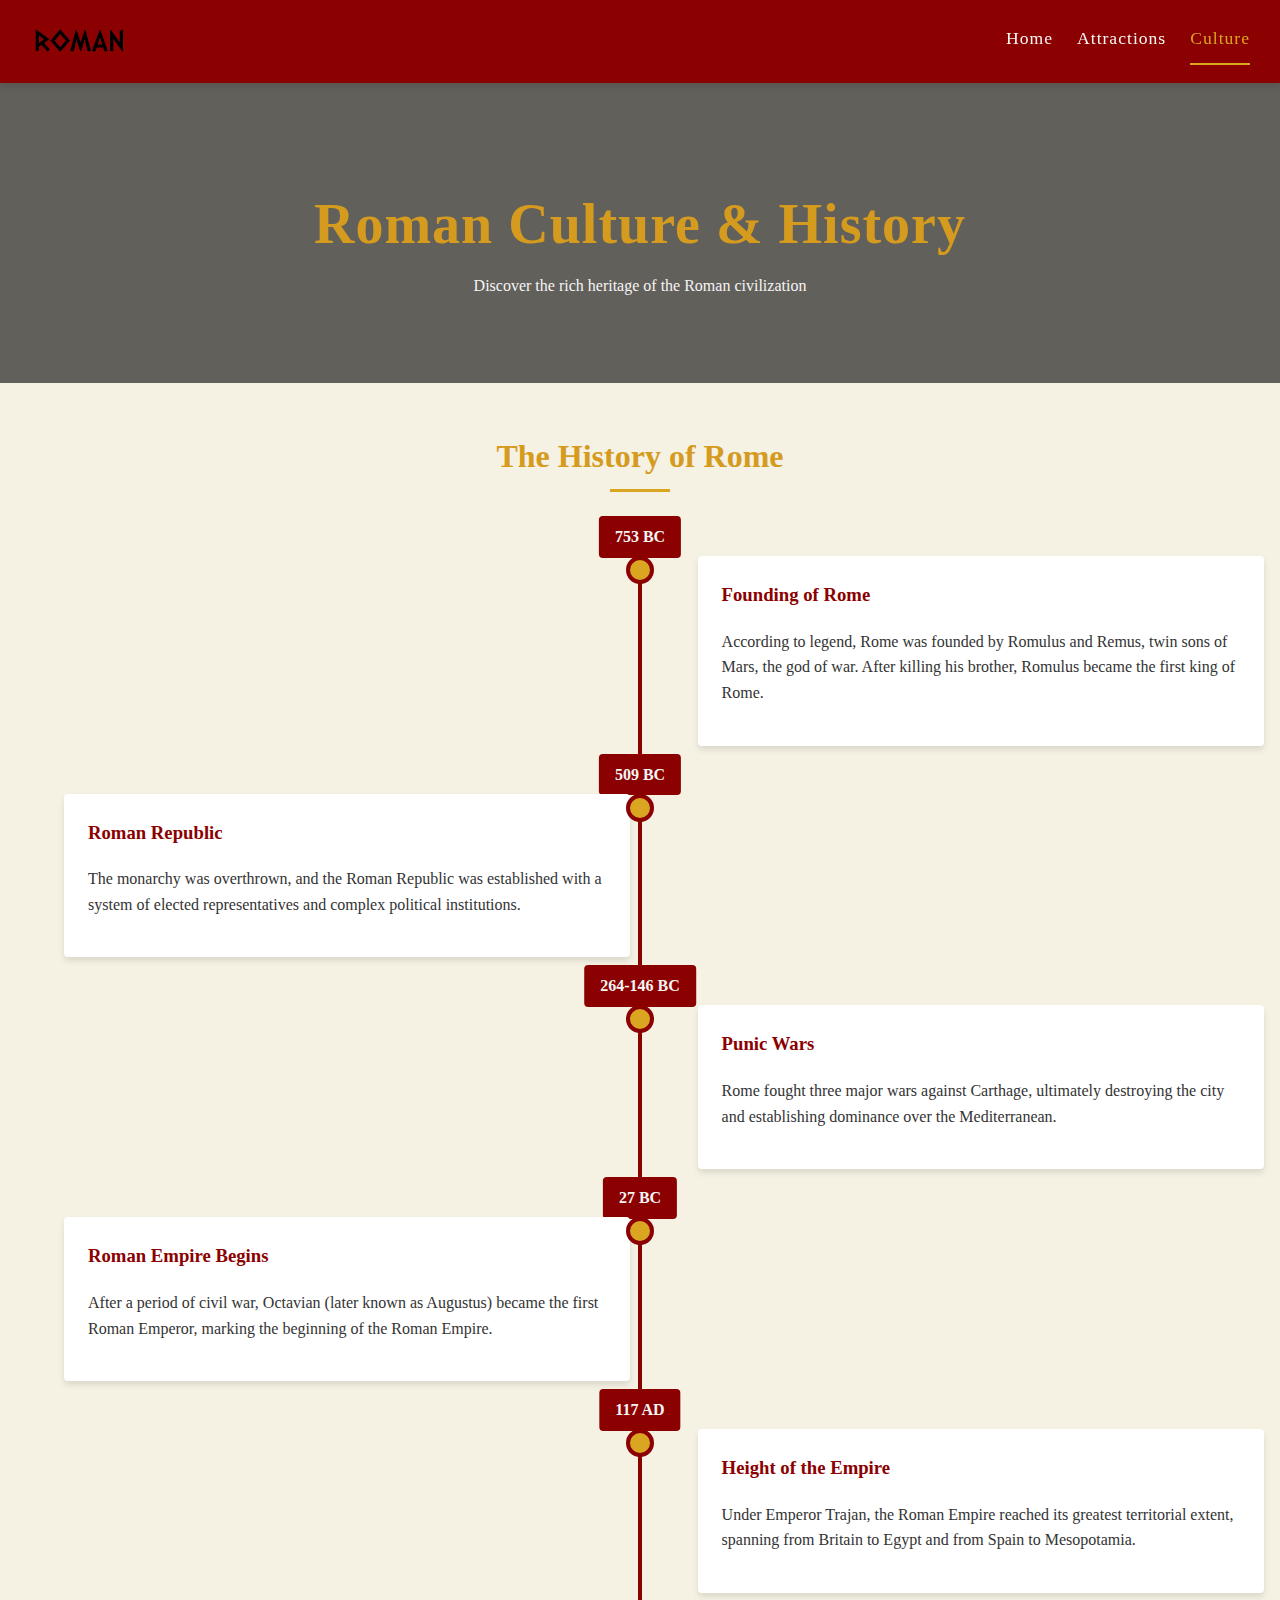
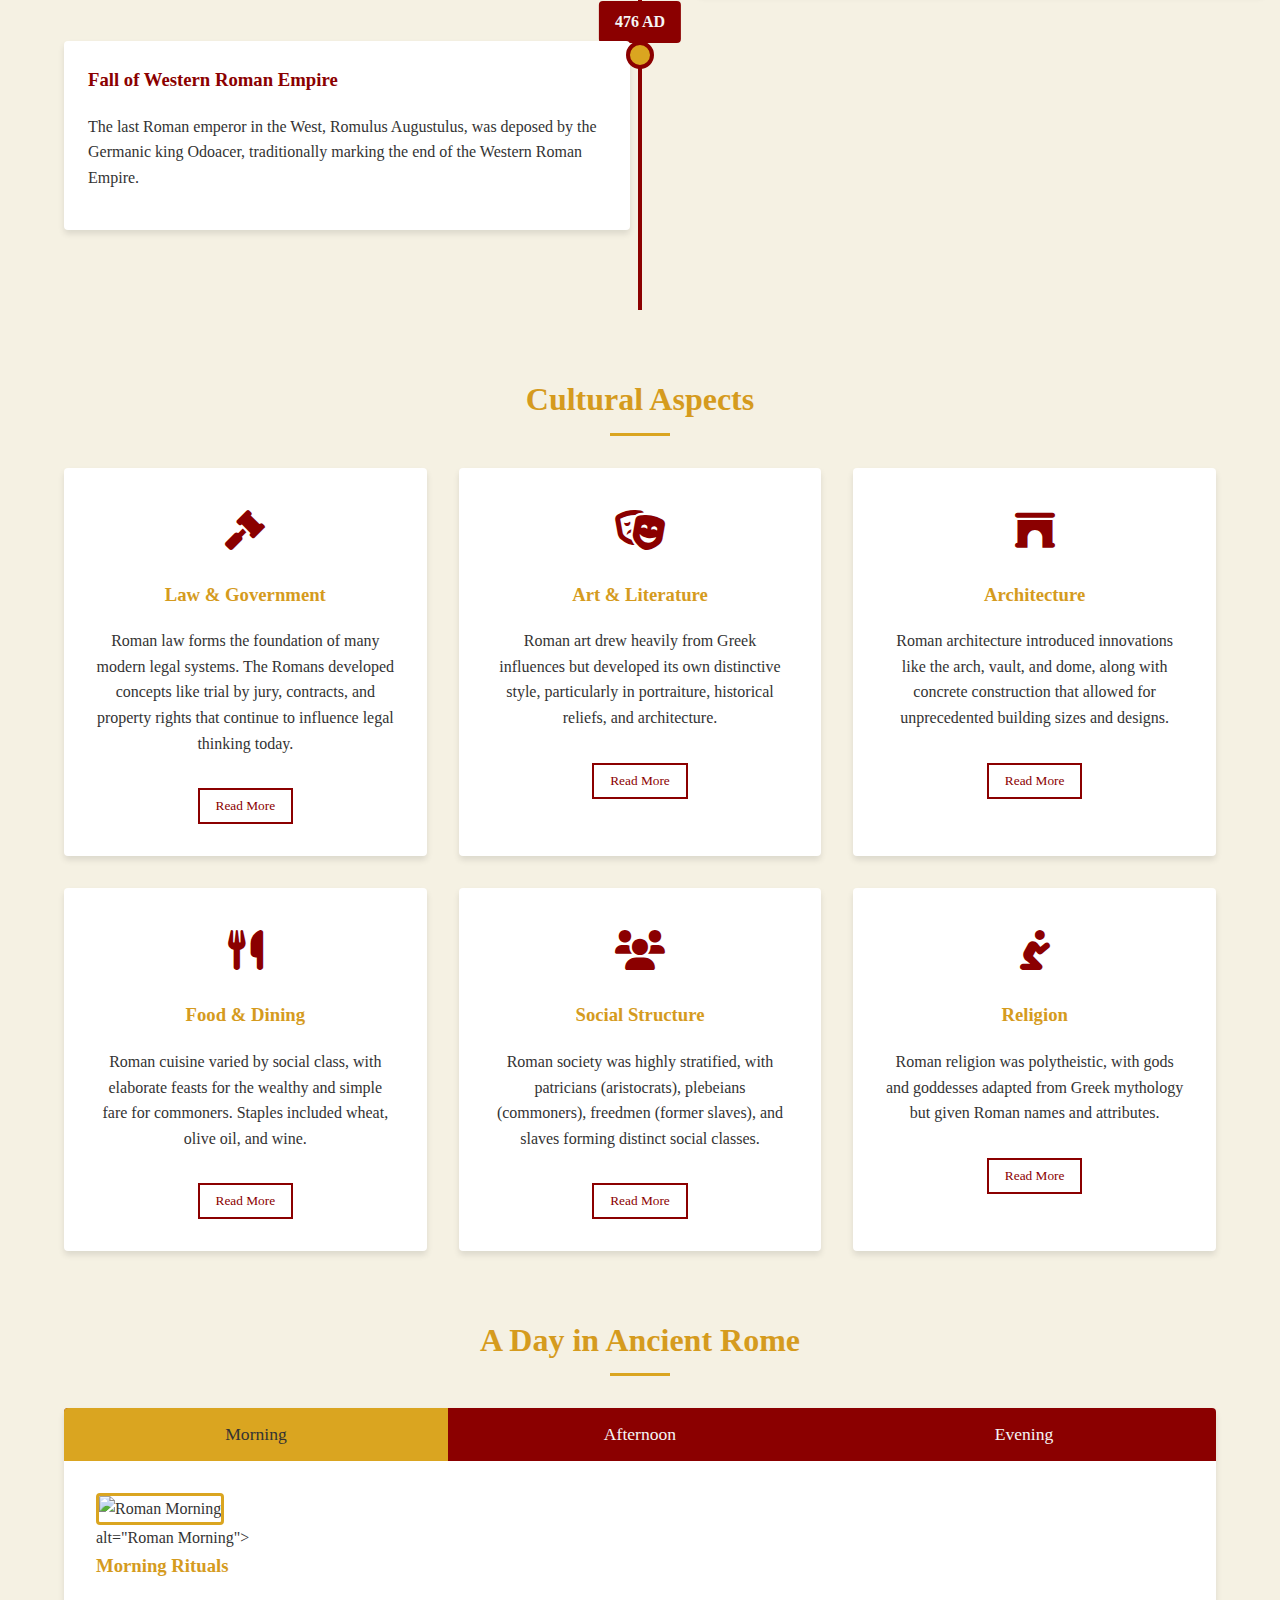
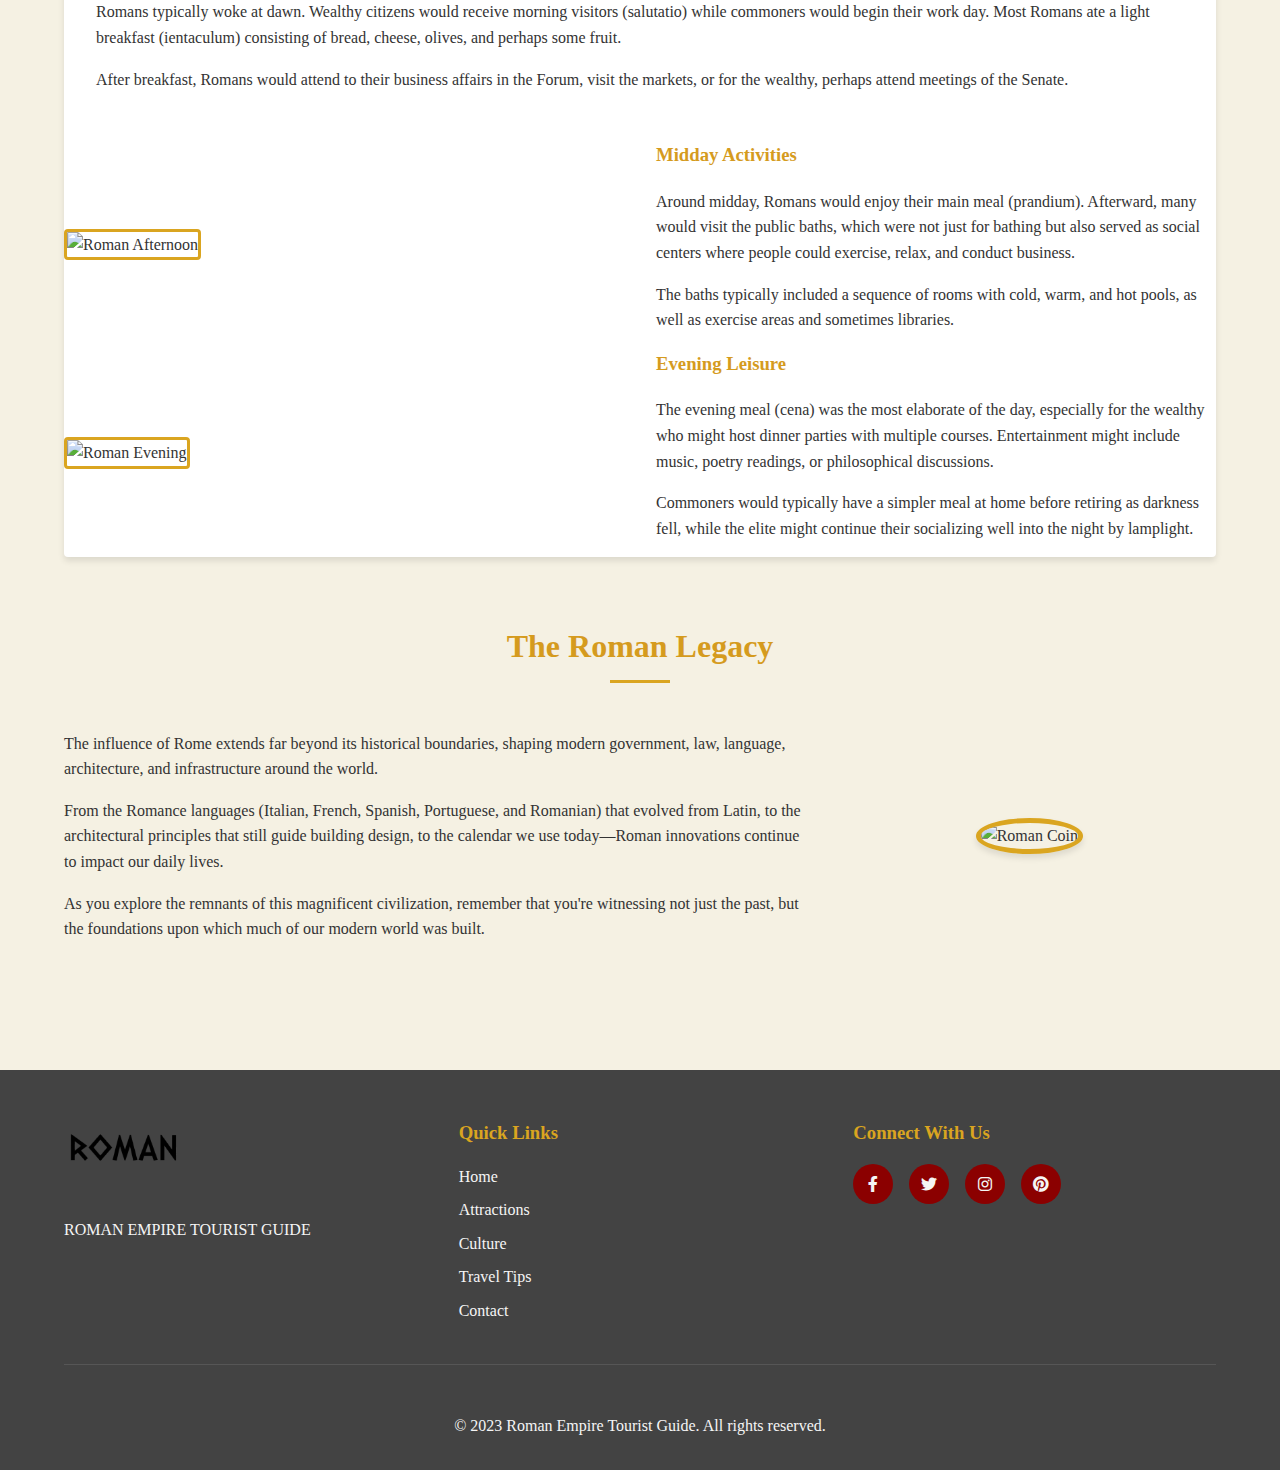
==== culture.html @ 9396cc52 "Add files via upload" ====
<!DOCTYPE html>
<html lang="en">
<head>
    <meta charset="UTF-8">
    <meta name="viewport" content="width=device-width, initial-scale=1.0">
    <title>Culture - Roman Empire Tourist Guide</title>
    <link rel="stylesheet" href="styles.css">
    <link rel="stylesheet" href="https://cdnjs.cloudflare.com/ajax/libs/font-awesome/6.0.0-beta3/css/all.min.css">
</head>
<body>
    <div class="scroll-progress"></div>
    
    <header>
        <div class="logo">
            <img src="./roman_logo-removebg-preview.png" alt="SPQR Logo">
        </div>
        <nav>
            <div class="menu-toggle">
                <i class="fas fa-bars"></i>
            </div>
            <ul class="nav-links">
                <li><a href="index.html">Home</a></li>
                <li><a href="attractions.html">Attractions</a></li>
                <li class="active"><a href="culture.html">Culture</a></li>
            </ul>
        </nav>
    </header>

    <div class="page-banner culture-banner">
        <h1>Roman Culture & History</h1>
        <p>Discover the rich heritage of the Roman civilization</p>
    </div>

    <main>
        <section class="timeline-section">
            <div class="container">
                <h2 class="section-title">The History of Rome</h2>
                <div class="timeline">
                    <div class="timeline-item">
                        <div class="timeline-dot"></div>
                        <div class="timeline-date">753 BC</div>
                        <div class="timeline-content">
                            <h3>Founding of Rome</h3>
                            <p>According to legend, Rome was founded by Romulus and Remus, twin sons of Mars, the god of war. After killing his brother, Romulus became the first king of Rome.</p>
                        </div>
                    </div>
                    <div class="timeline-item">
                        <div class="timeline-dot"></div>
                        <div class="timeline-date">509 BC</div>
                        <div class="timeline-content">
                            <h3>Roman Republic</h3>
                            <p>The monarchy was overthrown, and the Roman Republic was established with a system of elected representatives and complex political institutions.</p>
                        </div>
                    </div>
                    <div class="timeline-item">
                        <div class="timeline-dot"></div>
                        <div class="timeline-date">264-146 BC</div>
                        <div class="timeline-content">
                            <h3>Punic Wars</h3>
                            <p>Rome fought three major wars against Carthage, ultimately destroying the city and establishing dominance over the Mediterranean.</p>
                        </div>
                    </div>
                    <div class="timeline-item">
                        <div class="timeline-dot"></div>
                        <div class="timeline-date">27 BC</div>
                        <div class="timeline-content">
                            <h3>Roman Empire Begins</h3>
                            <p>After a period of civil war, Octavian (later known as Augustus) became the first Roman Emperor, marking the beginning of the Roman Empire.</p>
                        </div>
                    </div>
                    <div class="timeline-item">
                        <div class="timeline-dot"></div>
                        <div class="timeline-date">117 AD</div>
                        <div class="timeline-content">
                            <h3>Height of the Empire</h3>
                            <p>Under Emperor Trajan, the Roman Empire reached its greatest territorial extent, spanning from Britain to Egypt and from Spain to Mesopotamia.</p>
                        </div>
                    </div>
                    <div class="timeline-item">
                        <div class="timeline-dot"></div>
                        <div class="timeline-date">476 AD</div>
                        <div class="timeline-content">
                            <h3>Fall of Western Roman Empire</h3>
                            <p>The last Roman emperor in the West, Romulus Augustulus, was deposed by the Germanic king Odoacer, traditionally marking the end of the Western Roman Empire.</p>
                        </div>
                    </div>
                </div>
            </div>
        </section>

        <section class="culture-grid">
            <div class="container">
                <h2 class="section-title">Cultural Aspects</h2>
                <div class="grid-container">
                    <div class="grid-item">
                        <div class="grid-icon">
                            <i class="fas fa-gavel"></i>
                        </div>
                        <h3>Law & Government</h3>
                        <p>Roman law forms the foundation of many modern legal systems. The Romans developed concepts like trial by jury, contracts, and property rights that continue to influence legal thinking today.</p>
                        <div class="expand-content">
                            <p>The Roman Senate, consuls, and various assemblies formed a complex governmental structure that balanced power among different social classes and institutions.</p>
                        </div>
                        <button class="expand-btn">Read More</button>
                    </div>
                    <div class="grid-item">
                        <div class="grid-icon">
                            <i class="fas fa-theater-masks"></i>
                        </div>
                        <h3>Art & Literature</h3>
                        <p>Roman art drew heavily from Greek influences but developed its own distinctive style, particularly in portraiture, historical reliefs, and architecture.</p>
                        <div class="expand-content">
                            <p>Writers like Virgil, Ovid, Cicero, and Seneca produced works that have profoundly influenced Western literature and philosophy.</p>
                        </div>
                        <button class="expand-btn">Read More</button>
                    </div>
                    <div class="grid-item">
                        <div class="grid-icon">
                            <i class="fas fa-archway"></i>
                        </div>
                        <h3>Architecture</h3>
                        <p>Roman architecture introduced innovations like the arch, vault, and dome, along with concrete construction that allowed for unprecedented building sizes and designs.</p>
                        <div class="expand-content">
                            <p>Roman engineering achievements included aqueducts, roads, bridges, and public buildings that demonstrated both practical utility and aesthetic beauty.</p>
                        </div>
                        <button class="expand-btn">Read More</button>
                    </div>
                    <div class="grid-item">
                        <div class="grid-icon">
                            <i class="fas fa-utensils"></i>
                        </div>
                        <h3>Food & Dining</h3>
                        <p>Roman cuisine varied by social class, with elaborate feasts for the wealthy and simple fare for commoners. Staples included wheat, olive oil, and wine.</p>
                        <div class="expand-content">
                            <p>The Romans introduced many agricultural techniques and food preservation methods, and their trade networks brought exotic ingredients from across the empire.</p>
                        </div>
                        <button class="expand-btn">Read More</button>
                    </div>
                    <div class="grid-item">
                        <div class="grid-icon">
                            <i class="fas fa-users"></i>
                        </div>
                        <h3>Social Structure</h3>
                        <p>Roman society was highly stratified, with patricians (aristocrats), plebeians (commoners), freedmen (former slaves), and slaves forming distinct social classes.</p>
                        <div class="expand-content">
                            <p>Family was central to Roman life, with the paterfamilias (male head of household) wielding considerable authority over family members.</p>
                        </div>
                        <button class="expand-btn">Read More</button>
                    </div>
                    <div class="grid-item">
                        <div class="grid-icon">
                            <i class="fas fa-pray"></i>
                        </div>
                        <h3>Religion</h3>
                        <p>Roman religion was polytheistic, with gods and goddesses adapted from Greek mythology but given Roman names and attributes.</p>
                        <div class="expand-content">
                            <p>Religious practices included public festivals, sacrifices, and the worship of household deities. Later, the empire adopted Christianity as its official religion.</p>
                        </div>
                        <button class="expand-btn">Read More</button>
                    </div>
                </div>
            </div>
        </section>

        <section class="daily-life">
            <div class="container">
                <h2 class="section-title">A Day in Ancient Rome</h2>
                <div class="tabs-container">
                    <div class="tabs">
                        <button class="tab-btn active" data-tab="morning">Morning</button>
                        <button class="tab-btn" data-tab="afternoon">Afternoon</button>
                        <button class="tab-btn" data-tab="evening">Evening</button>
                    </div>
                    <div class="tab-content">
                        <div class="tab-pane active" id="morning">
                            <div class="tab-image">
                                <img src="https://placeholder.pics/svg/400x300/8B0000/FFFFFF-ROMAN%20MORNING" alt="Roman Morning">
                            </div>
                              alt="Roman Morning">
                            </div>
                            <div class="tab-text">
                                <h3>Morning Rituals</h3>
                                <p>Romans typically woke at dawn. Wealthy citizens would receive morning visitors (salutatio) while commoners would begin their work day. Most Romans ate a light breakfast (ientaculum) consisting of bread, cheese, olives, and perhaps some fruit.</p>
                                <p>After breakfast, Romans would attend to their business affairs in the Forum, visit the markets, or for the wealthy, perhaps attend meetings of the Senate.</p>
                            </div>
                        </div>
                        <div class="tab-pane" id="afternoon">
                            <div class="tab-image">
                                <img src="https://placeholder.pics/svg/400x300/8B0000/FFFFFF-ROMAN%20AFTERNOON" alt="Roman Afternoon">
                            </div>
                            <div class="tab-text">
                                <h3>Midday Activities</h3>
                                <p>Around midday, Romans would enjoy their main meal (prandium). Afterward, many would visit the public baths, which were not just for bathing but also served as social centers where people could exercise, relax, and conduct business.</p>
                                <p>The baths typically included a sequence of rooms with cold, warm, and hot pools, as well as exercise areas and sometimes libraries.</p>
                            </div>
                        </div>
                        <div class="tab-pane" id="evening">
                            <div class="tab-image">
                                <img src="https://placeholder.pics/svg/400x300/8B0000/FFFFFF-ROMAN%20EVENING" alt="Roman Evening">
                            </div>
                            <div class="tab-text">
                                <h3>Evening Leisure</h3>
                                <p>The evening meal (cena) was the most elaborate of the day, especially for the wealthy who might host dinner parties with multiple courses. Entertainment might include music, poetry readings, or philosophical discussions.</p>
                                <p>Commoners would typically have a simpler meal at home before retiring as darkness fell, while the elite might continue their socializing well into the night by lamplight.</p>
                            </div>
                        </div>
                    </div>
                </div>
            </div>
        </section>

        <section class="legacy">
            <div class="container">
                <h2 class="section-title">The Roman Legacy</h2>
                <div class="legacy-content">
                    <div class="legacy-text">
                        <p>The influence of Rome extends far beyond its historical boundaries, shaping modern government, law, language, architecture, and infrastructure around the world.</p>
                        <p>From the Romance languages (Italian, French, Spanish, Portuguese, and Romanian) that evolved from Latin, to the architectural principles that still guide building design, to the calendar we use today—Roman innovations continue to impact our daily lives.</p>
                        <p>As you explore the remnants of this magnificent civilization, remember that you're witnessing not just the past, but the foundations upon which much of our modern world was built.</p>
                    </div>
                    <div class="legacy-image rotating-effect">
                        <img src="https://www.roemer.nrw/sites/default/files/styles/crop_freeform/public/2023-02/abb1a_wissen-wirtschaft_aureus_l0ydznyw2oxo_0.jpg?h=fc7546f1&itok=nO4NT4Dt " alt="Roman Coin">
                    </div>
                </div>
            </div>
        </section>
    </main>

    <footer>
        <div class="container">
            <div class="footer-content">
                <div class="footer-logo">
                    <img src="./roman_logo-removebg-preview.png" alt="SPQR Logo">
                    <p>ROMAN EMPIRE TOURIST GUIDE</p>
                </div>
                <div class="footer-links">
                    <h3>Quick Links</h3>
                    <ul>
                        <li><a href="index.html">Home</a></li>
                        <li><a href="attractions.html">Attractions</a></li>
                        <li><a href="culture.html">Culture</a></li>
                        <li><a href="#">Travel Tips</a></li>
                        <li><a href="#">Contact</a></li>
                    </ul>
                </div>
                <div class="footer-social">
                    <h3>Connect With Us</h3>
                    <div class="social-icons">
                        <a href="#"><i class="fab fa-facebook-f"></i></a>
                        <a href="#"><i class="fab fa-twitter"></i></a>
                        <a href="#"><i class="fab fa-instagram"></i></a>
                        <a href="#"><i class="fab fa-pinterest"></i></a>
                    </div>
                </div>
            </div>
            <div class="footer-bottom">
                <p>&copy; 2023 Roman Empire Tourist Guide. All rights reserved.</p>
            </div>
        </div>
    </footer>

    <script src="script.js"></script>
</body>
</html>
---- styles.css ----
/* Base Styles and Variables */
:root {
  --primary-color: #8B0000; /* Deep Roman Red */
  --secondary-color: #DAA520; /* Roman Gold */
  --accent-color: #556B2F; /* Olive Green */
  --text-color: #333;
  --light-text: #f5f5f5;
  --background-color: #F5F1E3; /* Parchment color */
  --dark-background: #2E2E2E;
  --font-serif: 'Times New Roman', Times, serif;
  --font-sans: 'Segoe UI', Tahoma, Geneva, Verdana, sans-serif;
  --border-radius: 4px;
  --box-shadow: 0 4px 6px rgba(0, 0, 0, 0.1);
  --transition: all 0.3s ease;
}

/* Parchment Background Texture */
body {
  background-color: var(--background-color);
  background-image: url('https://www.transparenttextures.com/patterns/parchment.png');
  color: var(--text-color);
  font-family: var(--font-serif);
  line-height: 1.6;
  margin: 0;
  padding: 0;
  overflow-x: hidden;
}

/* Scroll Progress Bar */
.scroll-progress {
  position: fixed;
  top: 0;
  left: 0;
  height: 4px;
  background: var(--secondary-color);
  z-index: 9999;
  width: 0%;
  transition: width 0.2s ease;
}

/* Typography */
h1, h2, h3, h4, h5, h6 {
  font-family: 'Trajan Pro', var(--font-serif);
  margin-top: 0;
  color: #d59b1e;
}

h1 {
  font-size: 3.5rem;
  letter-spacing: 1px;
}

h2 {
  font-size: 2rem;
  position: relative;
  padding-bottom: 10px;
}

h2:after {
  content: "";
  position: absolute;
  bottom: 0;
  left: 0;
  width: 60px;
  height: 3px;
  background-color: var(--secondary-color);
}

.section-title {
  text-align: center;
  margin-bottom: 2rem;
}

.section-title:after {
  left: 50%;
  transform: translateX(-50%);
}

p {
  margin-bottom: 1rem;
}

a {
  color: var(--primary-color);
  text-decoration: none;
  transition: var(--transition);
}

a:hover {
  color: var(--secondary-color);
}

/* Container */
.container {
  width: 90%;
  max-width: 1200px;
  margin: 0 auto;
  padding: 0 15px;
}

/* Header and Navigation */
header {
  background-color: var(--primary-color);
  color: var(--light-text);
  padding: 1rem 30px;
  position: sticky;
  top: 0;
  z-index: 1000;
  height: 51px;
  box-shadow: var(--box-shadow);
}

.logo {
  float: left;
}

.logo img {
  height: 50px;
}

nav {
  float: right;
}

.nav-links {
  list-style: none;
  margin: 0;
  padding: 0;
  display: flex;
}

.nav-links li {
  margin-left: 1.5rem;
  position: relative;
}

.nav-links li a {
  color: var(--light-text);
  text-decoration: none;
  font-family: 'Trajan Pro', var(--font-serif);
  font-size: 1.1rem;
  letter-spacing: 1px;
  padding: 0.5rem 0;
  display: block;
  transition: var(--transition);
}

.nav-links li a:hover {
  color: var(--secondary-color);
}

.nav-links li.active a {
  color: var(--secondary-color);
}

.nav-links li.active:after {
  content: "";
  position: absolute;
  bottom: -5px;
  left: 0;
  width: 100%;
  height: 2px;
  background-color: var(--secondary-color);
}

.menu-toggle {
  display: none;
  cursor: pointer;
  font-size: 1.5rem;
}

/* Hero Section */
.hero {
  background-image: url('https://images.unsplash.com/photo-1603565816030-6b389eeb23cb?q=80&w=2070&auto=format&fit=crop&ixlib=rb-4.0.3&ixid=M3wxMjA3fDB8MHxwaG90by1wYWdlfHx8fGVufDB8fHx8fA%3D%3DM');
  background-size: cover;
  background-position: center;
  height: 80vh;
  display: flex;
  align-items: center;
  justify-content: center;
  text-align: center;
  position: relative;
  color: var(--light-text);
}

.hero:before {
  content: "";
  position: absolute;
  top: 0;
  left: 0;
  width: 100%;
  height: 100%;
  background-color: rgba(0, 0, 0, 0.5);
}

.hero-content {
  position: relative;
  z-index: 1;
  max-width: 800px;
  padding: 2rem;
}

.title {
  font-size: 4rem;
  margin-bottom: 1rem;
  text-shadow: 2px 2px 4px rgba(0, 0, 0, 0.5);
  animation: fadeInDown 1.5s;
}

.subtitle {
  font-size: 1.5rem;
  margin-bottom: 2rem;
  text-shadow: 1px 1px 2px rgba(0, 0, 0, 0.5);
  animation: fadeInUp 1.5s;
}

.cta-button {
  background-color: var(--primary-color);
  color: var(--light-text);
  border: 2px solid var(--secondary-color);
  padding: 0.8rem 2rem;
  font-size: 1.2rem;
  font-family: var(--font-serif);
  cursor: pointer;
  transition: var(--transition);
  animation: fadeIn 2s;
}

.cta-button:hover {
  background-color: var(--secondary-color);
  color: var(--text-color);
}

/* Page Banner */
.page-banner {
  background-image: url('https://tourismmedia.italia.it/is/image/mitur/20220128114511-roma-panoramica-roma-lazio-shutterstock-1922377871-cover-1?wid=1080&hei=660&fit=constrain,1&fmt=webp');
  background-size: cover;
  background-position: center;
  height: 300px;
  display: flex;
  flex-direction: column;
  align-items: center;
  justify-content: center;
  text-align: center;
  position: relative;
  color: var(--light-text);
}

.page-banner:before {
  content: "";
  position: absolute;
  top: 0;
  left: 0;
  width: 100%;
  height: 100%;
  background-color: rgba(0, 0, 0, 0.6);
}

.page-banner h1, .page-banner p {
  position: relative;
  margin-bottom: -13px;
  z-index: 1;
}

.culture-banner {
  background-image: url('https://i.pinimg.com/736x/b8/2e/6a/b82e6af97baf84d9f77379a9ed99fca3.jpg');
}

/* Main Content Sections */
main {
  padding: 3rem 0;
}

section {
  margin-bottom: 4rem;
}

.column-layout {
  display: flex;
  flex-wrap: wrap;
  gap: 2rem;
  align-items: center;
}

.text-column {
  flex: 1;
  min-width: 300px;
}

.image-column {
  flex: 1;
  min-width: 300px;
  text-align: center;
}

.image-column img {
  max-width: 100%;
  border: 5px solid var(--secondary-color);
  box-shadow: var(--box-shadow);
}

/* Cards */
.cards-container {
  display: flex;
  flex-wrap: wrap;
  gap: 2rem;
  justify-content: center;
}

.card {
  background-color: #fff;
  border-radius: var(--border-radius);
  box-shadow: var(--box-shadow);
  overflow: hidden;
  width: 300px;
  transition: var(--transition);
}

.card:hover {
  transform: translateY(-10px);
  box-shadow: 0 10px 20px rgba(0, 0, 0, 0.2);
}

.card-image {
  height: 200px;
  overflow: hidden;
}

.card-image img {
  width: 100%;
  height: 100%;
  object-fit: cover;
  transition: var(--transition);
}

.card:hover .card-image img {
  transform: scale(1.1);
}

.card-content {
  padding: 1.5rem;
}

.card-content h3 {
  margin-top: 0;
  margin-bottom: 0.5rem;
}

.read-more {
  display: inline-block;
  margin-top: 1rem;
  font-weight: bold;
  color: var(--primary-color);
}

.read-more i {
  transition: var(--transition);
  margin-left: 5px;
}

.read-more:hover i {
  transform: translateX(5px);
}

/* Quote Section */
.quote-section {
  background-color: var(--primary-color);
  color: var(--light-text);
  padding: 4rem 0;
  text-align: center;
}

blockquote {
  max-width: 800px;
  margin: 0 auto;
  font-size: 1.5rem;
  font-style: italic;
}

blockquote p {
  margin-bottom: 0.5rem;
}

blockquote cite {
  font-size: 1rem;
  font-style: normal;
}

/* Travel Tips */
.tips-container {
  display: flex;
  flex-wrap: wrap;
  gap: 2rem;
  justify-content: center;
}

.tip {
  display: flex;
  background-color: #fff;
  border-radius: var(--border-radius);
  box-shadow: var(--box-shadow);
  padding: 1.5rem;
  width: 300px;
  transition: var(--transition);
}

.tip:hover {
  transform: translateY(-5px);
  box-shadow: 0 8px 15px rgba(0, 0, 0, 0.1);
}

.tip-icon {
  font-size: 2rem;
  color: var(--primary-color);
  margin-right: 1rem;
}

.tip-content h3 {
  margin-top: 0;
  margin-bottom: 0.5rem;
}

/* Newsletter */
.newsletter {
  background-color: var(--secondary-color);
  padding: 3rem 0;
  text-align: center;
  color: var(--text-color);
}

.newsletter h2 {
  color: var(--text-color);
}

.newsletter-form {
  max-width: 500px;
  margin: 2rem auto 0;
  display: flex;
}

.newsletter-form input {
  flex: 1;
  padding: 0.8rem;
  border: none;
  border-radius: var(--border-radius) 0 0 var(--border-radius);
  font-family: var(--font-serif);
}

.newsletter-form button {
  background-color: var(--primary-color);
  color: var(--light-text);
  border: none;
  padding: 0 1.5rem;
  border-radius: 0 var(--border-radius) var(--border-radius) 0;
  cursor: pointer;
  transition: var(--transition);
}

.newsletter-form button:hover {
  background-color: var(--dark-background);
}

/* Footer */
footer {
  background-color: #434343;
  color: var(--light-text);
  padding: 3rem 0 1rem;
}

.footer-content {
  display: flex;
  flex-wrap: wrap;
  gap: 2rem;
  justify-content: space-between;
  margin-bottom: 2rem;
}

.footer-logo {
  flex: 1;
  min-width: 200px;
}

.footer-logo img {
  height: 60px;
  margin-bottom: 1rem;
}

.footer-links {
  flex: 1;
  min-width: 200px;
}

.footer-links h3 {
  color: var(--secondary-color);
  margin-bottom: 1rem;
}

.footer-links ul {
  list-style: none;
  padding: 0;
  margin: 0;
}

.footer-links li {
  margin-bottom: 0.5rem;
}

.footer-links a {
  color: var(--light-text);
}

.footer-links a:hover {
  color: var(--secondary-color);
}

.footer-social {
  flex: 1;
  min-width: 200px;
}

.footer-social h3 {
  color: var(--secondary-color);
  margin-bottom: 1rem;
}

.social-icons {
  display: flex;
  gap: 1rem;
}

.social-icons a {
  display: flex;
  align-items: center;
  justify-content: center;
  width: 40px;
  height: 40px;
  background-color: var(--primary-color);
  color: var(--light-text);
  border-radius: 50%;
  transition: var(--transition);
}

.social-icons a:hover {
  background-color: var(--secondary-color);
  transform: translateY(-5px);
}

.footer-bottom {
  text-align: center;
  padding-top: 2rem;
  border-top: 1px solid rgba(255, 255, 255, 0.1);
}

/* Attractions Page Styles */
.attraction-detail {
  margin-bottom: 4rem;
}

.attraction-content {
  display: flex;
  flex-wrap: wrap;
  gap: 2rem;
  align-items: flex-start;
}

.attraction-content.reverse {
  flex-direction: row-reverse;
}

.attraction-image {
  flex: 1;
  min-width: 300px;
}

.attraction-image img {
  width: 100%;
  border: 5px solid var(--secondary-color);
  box-shadow: var(--box-shadow);
}

.attraction-text {
  flex: 1;
  min-width: 300px;
}

.attraction-meta {
  display: flex;
  gap: 1rem;
  margin-bottom: 1rem;
  color: var(--primary-color);
}

.attraction-meta span {
  display: flex;
  align-items: center;
}

.attraction-meta i {
  margin-right: 0.5rem;
}

.attraction-facts, .visit-info {
  background-color: #fff;
  padding: 1.5rem;
  margin-top: 1.5rem;
  border-radius: var(--border-radius);
  box-shadow: var(--box-shadow);
}

.attraction-facts h3, .visit-info h3 {
  margin-top: 0;
  color: var(--primary-color);
}

.attraction-facts ul {
  padding-left: 1.5rem;
}

.attraction-grid {
  display: grid;
  grid-template-columns: repeat(auto-fill, minmax(250px, 1fr));
  gap: 1.5rem;
}

.attraction-card {
  position: relative;
  overflow: hidden;
  border-radius: var(--border-radius);
  height: 200px;
}

.attraction-card img {
  width: 100%;
  height: 100%;
  object-fit: cover;
  transition: var(--transition);
}

.card-overlay {
  position: absolute;
  bottom: 0;
  left: 0;
  right: 0;
  background-color: rgba(0, 0, 0, 0.7);
  color: var(--light-text);
  padding: 1rem;
  transform: translateY(100%);
  transition: var(--transition);
}

.attraction-card:hover img {
  transform: scale(1.1);
}

.attraction-card:hover .card-overlay {
  transform: translateY(0);
}

.map-container {
  background-color: #fff;
  padding: 1.5rem;
  border-radius: var(--border-radius);
  box-shadow: var(--box-shadow);
}

.map-placeholder {
  position: relative;
  width: 100%;
}

.map-placeholder img {
  width: 100%;
  display: block;
}

.map-point {
  position: absolute;
  width: 20px;
  height: 20px;
  background-color: var(--primary-color);
  border: 3px solid var(--secondary-color);
  border-radius: 50%;
  cursor: pointer;
  transition: var(--transition);
}

.map-point:hover {
  transform: scale(1.2);
}

.point-tooltip {
  position: absolute;
  bottom: 100%;
  left: 50%;
  transform: translateX(-50%);
  background-color: var(--dark-background);
  color: var(--light-text);
  padding: 0.5rem;
  border-radius: var(--border-radius);
  white-space: nowrap;
  opacity: 0;
  pointer-events: none;
  transition: var(--transition);
}

.map-point:hover .point-tooltip {
  opacity: 1;
  transform: translateX(-50%) translateY(-5px);
}

/* Culture Page Styles */
.timeline {
  position: relative;
  max-width: 1200px;
  margin: 0 auto;
  padding: 2rem 0;
}

.timeline:before {
  content: '';
  position: absolute;
  top: 0;
  bottom: 0;
  left: 50%;
  width: 4px;
  background-color: var(--primary-color);
  transform: translateX(-50%);
}

.timeline-item {
  position: relative;
  margin-bottom: 3rem;
}

.timeline-dot {
  position: absolute;
  left: 50%;
  width: 20px;
  height: 20px;
  background-color: var(--secondary-color);
  border: 4px solid var(--primary-color);
  border-radius: 50%;
  transform: translateX(-50%);
  z-index: 1;
}

.timeline-date {
  position: absolute;
  top: 0;
  left: 50%;
  transform: translateX(-50%);
  background-color: var(--primary-color);
  color: var(--light-text);
  padding: 0.5rem 1rem;
  border-radius: var(--border-radius);
  font-weight: bold;
  margin-top: -40px;
}

.timeline-content {
  position: relative;
  width: 45%;
  padding: 1.5rem;
  background-color: #fff;
  border-radius: var(--border-radius);
  box-shadow: var(--box-shadow);
}

.timeline-item:nth-child(odd) .timeline-content {
  left: 55%;
}

.timeline-item:nth-child(even) .timeline-content {
  left: 0;
}

.timeline-content h3 {
  margin-top: 0;
  color: var(--primary-color);
}

.culture-grid .grid-container {
  display: grid;
  grid-template-columns: repeat(auto-fill, minmax(300px, 1fr));
  gap: 2rem;
}

.grid-item {
  background-color: #fff;
  padding: 2rem;
  border-radius: var(--border-radius);
  box-shadow: var(--box-shadow);
  text-align: center;
  transition: var(--transition);
}

.grid-item:hover {
  transform: translateY(-10px);
  box-shadow: 0 15px 30px rgba(0, 0, 0, 0.1);
}

.grid-icon {
  font-size: 2.5rem;
  color: var(--primary-color);
  margin-bottom: 1rem;
}

.grid-item h3 {
  margin-top: 0;
}

.expand-content {
  height: 0;
  overflow: hidden;
  transition: var(--transition);
}

.expand-content.active {
  height: auto;
  margin-top: 1rem;
}

.expand-btn {
  background-color: transparent;
  border: 2px solid var(--primary-color);
  color: var(--primary-color);
  padding: 0.5rem 1rem;
  margin-top: 1rem;
  cursor: pointer;
  font-family: var(--font-serif);
  transition: var(--transition);
}

.expand-btn:hover {
  background-color: var(--primary-color);
  color: var(--light-text);
}

.tabs-container {
  background-color: #fff;
  border-radius: var(--border-radius);
  box-shadow: var(--box-shadow);
  overflow: hidden;
}

.tabs {
  display: flex;
  background-color: var(--primary-color);
}

.tab-btn {
  flex: 1;
  background-color: transparent;
  border: none;
  color: var(--light-text);
  padding: 1rem;
  font-family: var(--font-serif);
  font-size: 1.1rem;
  cursor: pointer;
  transition: var(--transition);
}

.tab-btn:hover {
  background-color: rgba(255, 255, 255, 0.1);
}

.tab-btn.active {
  background-color: var(--secondary-color);
  color: var(--text-color);
}

.tab-content {
  padding: 2rem;
}

.tab-pane {
  display: none;
}

.tab-pane.active {
  display: block;
  animation: fadeIn 0.5s;
}

.tab-pane {
  display: flex;
  flex-wrap: wrap;
  gap: 2rem;
  align-items: center;
}

.tab-image {
  flex: 1;
  min-width: 300px;
}

.tab-image img {
  width: 100%;
  border: 3px solid var(--secondary-color);
  border-radius: var(--border-radius);
}

.tab-text {
  flex: 1;
  min-width: 300px;
}

.tab-text h3 {
  margin-top: 0;
}

.legacy-content {
  display: flex;
  flex-wrap: wrap;
  gap: 2rem;
  align-items: center;
}

.legacy-text {
  flex: 2;
  min-width: 300px;
}

.legacy-image {
  flex: 1;
  min-width: 300px;
  text-align: center;
}

.legacy-image img {
  max-width: 100%;
  border: 5px solid var(--secondary-color);
  border-radius: 50%;
  box-shadow: var(--box-shadow);
}

/* Animations */
@keyframes fadeIn {
  from { opacity: 0; }
  to { opacity: 1; }
}

@keyframes fadeInDown {
  from {
    opacity: 0;
    transform: translateY(-20px);
  }
  to {
    opacity: 1;
    transform: translateY(0);
  }
}

@keyframes fadeInUp {
  from {
    opacity: 0;
    transform: translateY(20px);
  }
  to {
    opacity: 1;
    transform: translateY(0);
  }
}

.fade-in {
  opacity: 0;
  transform: translateY(20px);
  transition: opacity 1s ease, transform 1s ease;
}

.fade-in.visible {
  opacity: 1;
  transform: translateY(0);
}

.parallax-effect {
  overflow: hidden;
}

.parallax-effect img {
  margin-top: 117px;
  transition: transform 0.5s ease;
}

.parallax-effect:hover img {
  transform: scale(1.05);
}

.rotating-effect img {
  transition: transform 10s linear;
}

.rotating-effect:hover img {
  transform: rotate(360deg);
}

/* Responsive Styles */
@media (max-width: 992px) {
  .title {
    font-size: 3rem;
  }
  
  .subtitle {
    font-size: 1.2rem;
  }
  
  .timeline:before {
    left: 30px;
  }
  
  .timeline-dot {
    left: 30px;
  }
  
  .timeline-date {
    left: 30px;
    transform: translateX(0);
    margin-top: 0;
    margin-left: 30px;
  }
  
  .timeline-content {
    width: calc(100% - 80px);
    margin-left: 80px;
  }
  
  .timeline-item:nth-child(odd) .timeline-content,
  .timeline-item:nth-child(even) .timeline-content {
    left: 0;
  }
}

@media (max-width: 768px) {
  header {
    padding: 1rem;
  }
  
  .menu-toggle {
    display: block;
    float: right;
  }
  
  nav {
    float: none;
    clear: both;
    width: 100%;
  }
  
  .nav-links {
    display: none;
    flex-direction: column;
    width: 100%;
    background-color: var(--primary-color);
    position: absolute;
    top: 70px;
    left: 0;
    padding: 1rem;
    box-shadow: 0 5px 10px rgba(0, 0, 0, 0.2);
  }
  
  .nav-links.active {
    display: flex;
  }
  
  .nav-links li {
    margin: 0.5rem 0;
  }
  
  .hero {
    height: 60vh;
  }
  
  .column-layout, 
  .attraction-content,
  .legacy-content {
    flex-direction: column;
  }
  
  .attraction-content.reverse {
    flex-direction: column;
  }
  
  .newsletter-form {
    flex-direction: column;
  }
  
  .newsletter-form input {
    border-radius: var(--border-radius);
    margin-bottom: 1rem;
  }
  
  .newsletter-form button {
    border-radius: var(--border-radius);
    width: 100%;
  }
}

@media (max-width: 576px) {
  .title {
    font-size: 2.5rem;
  }
  
  .subtitle {
    font-size: 1rem;
  }
  
  .cards-container,
  .tips-container {
    justify-content: center;
  }
  
  .card,
  .tip {
    width: 100%;
  }
  
  .footer-content {
    flex-direction: column;
    text-align: center;
  }
  
  .footer-logo,
  .footer-links,
  .footer-social {
    margin-bottom: 2rem;
  }
  
  .social-icons {
    justify-content: center;
  }
}
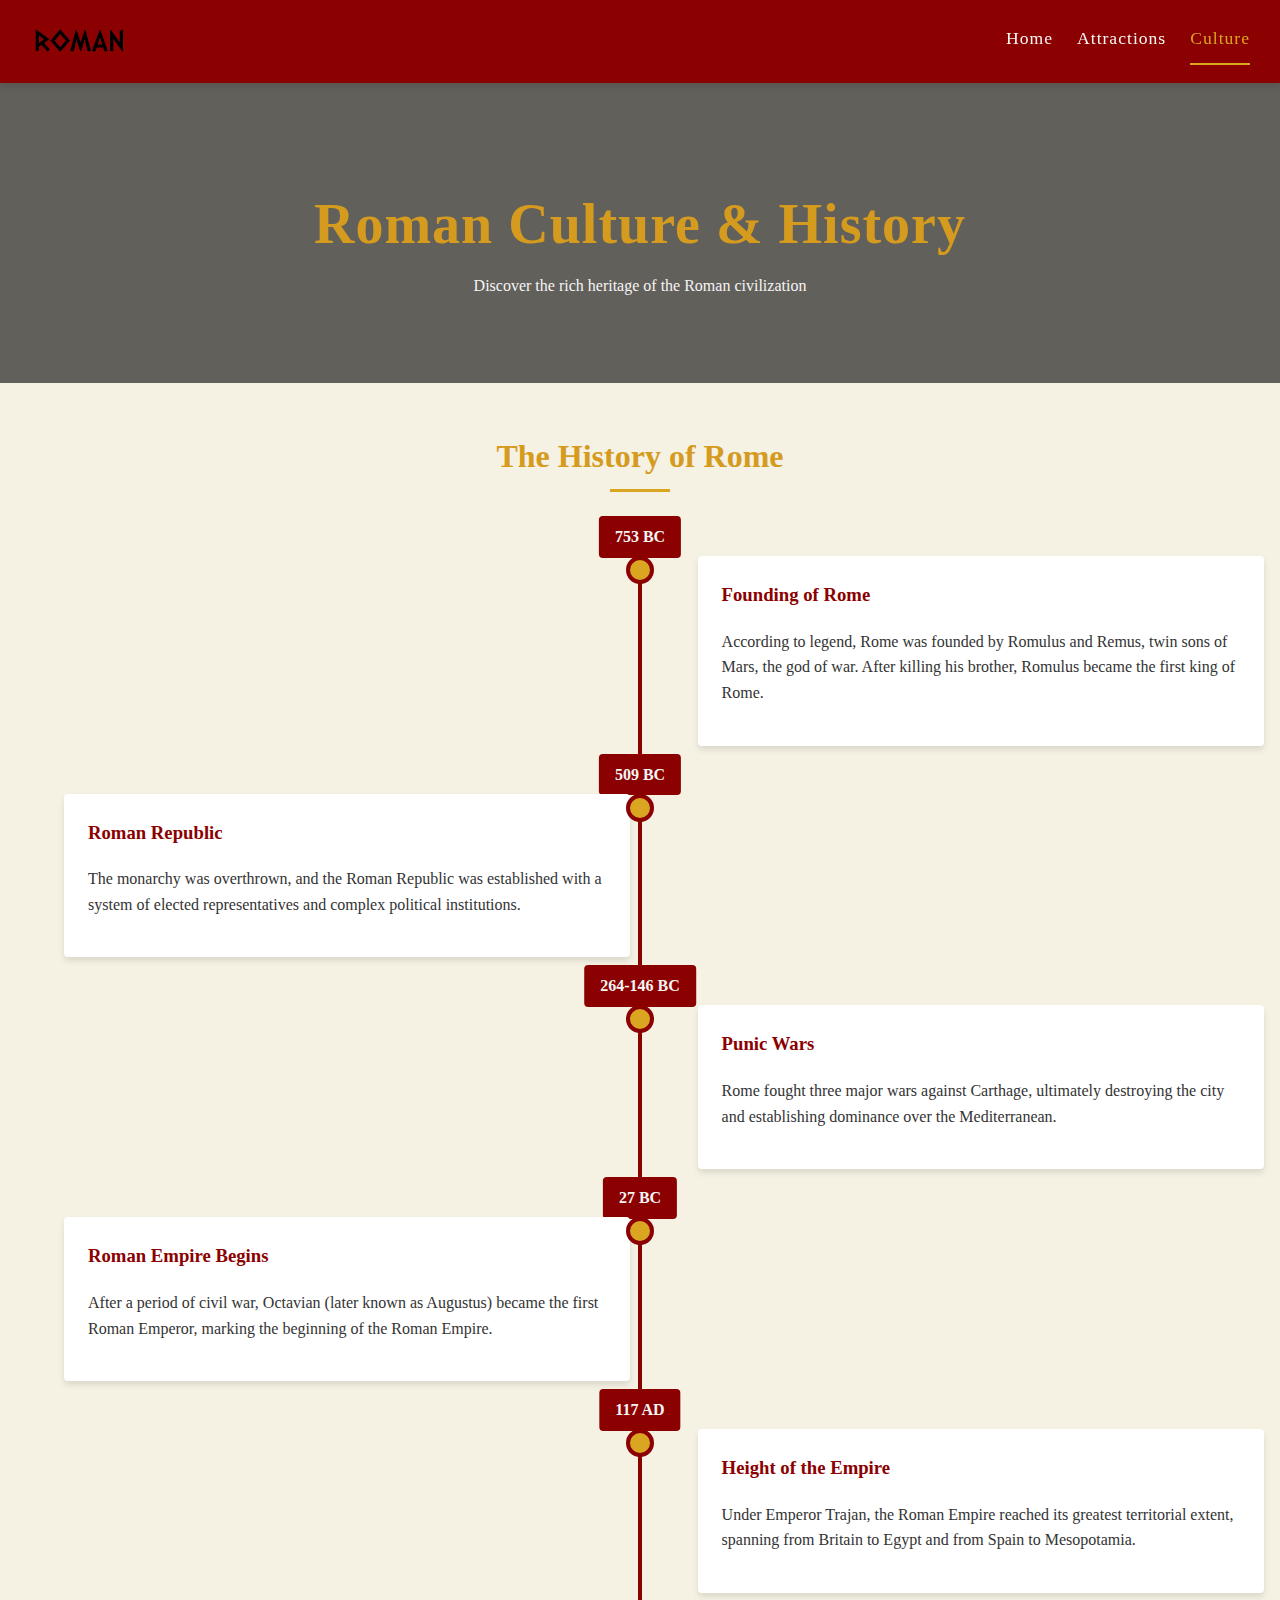
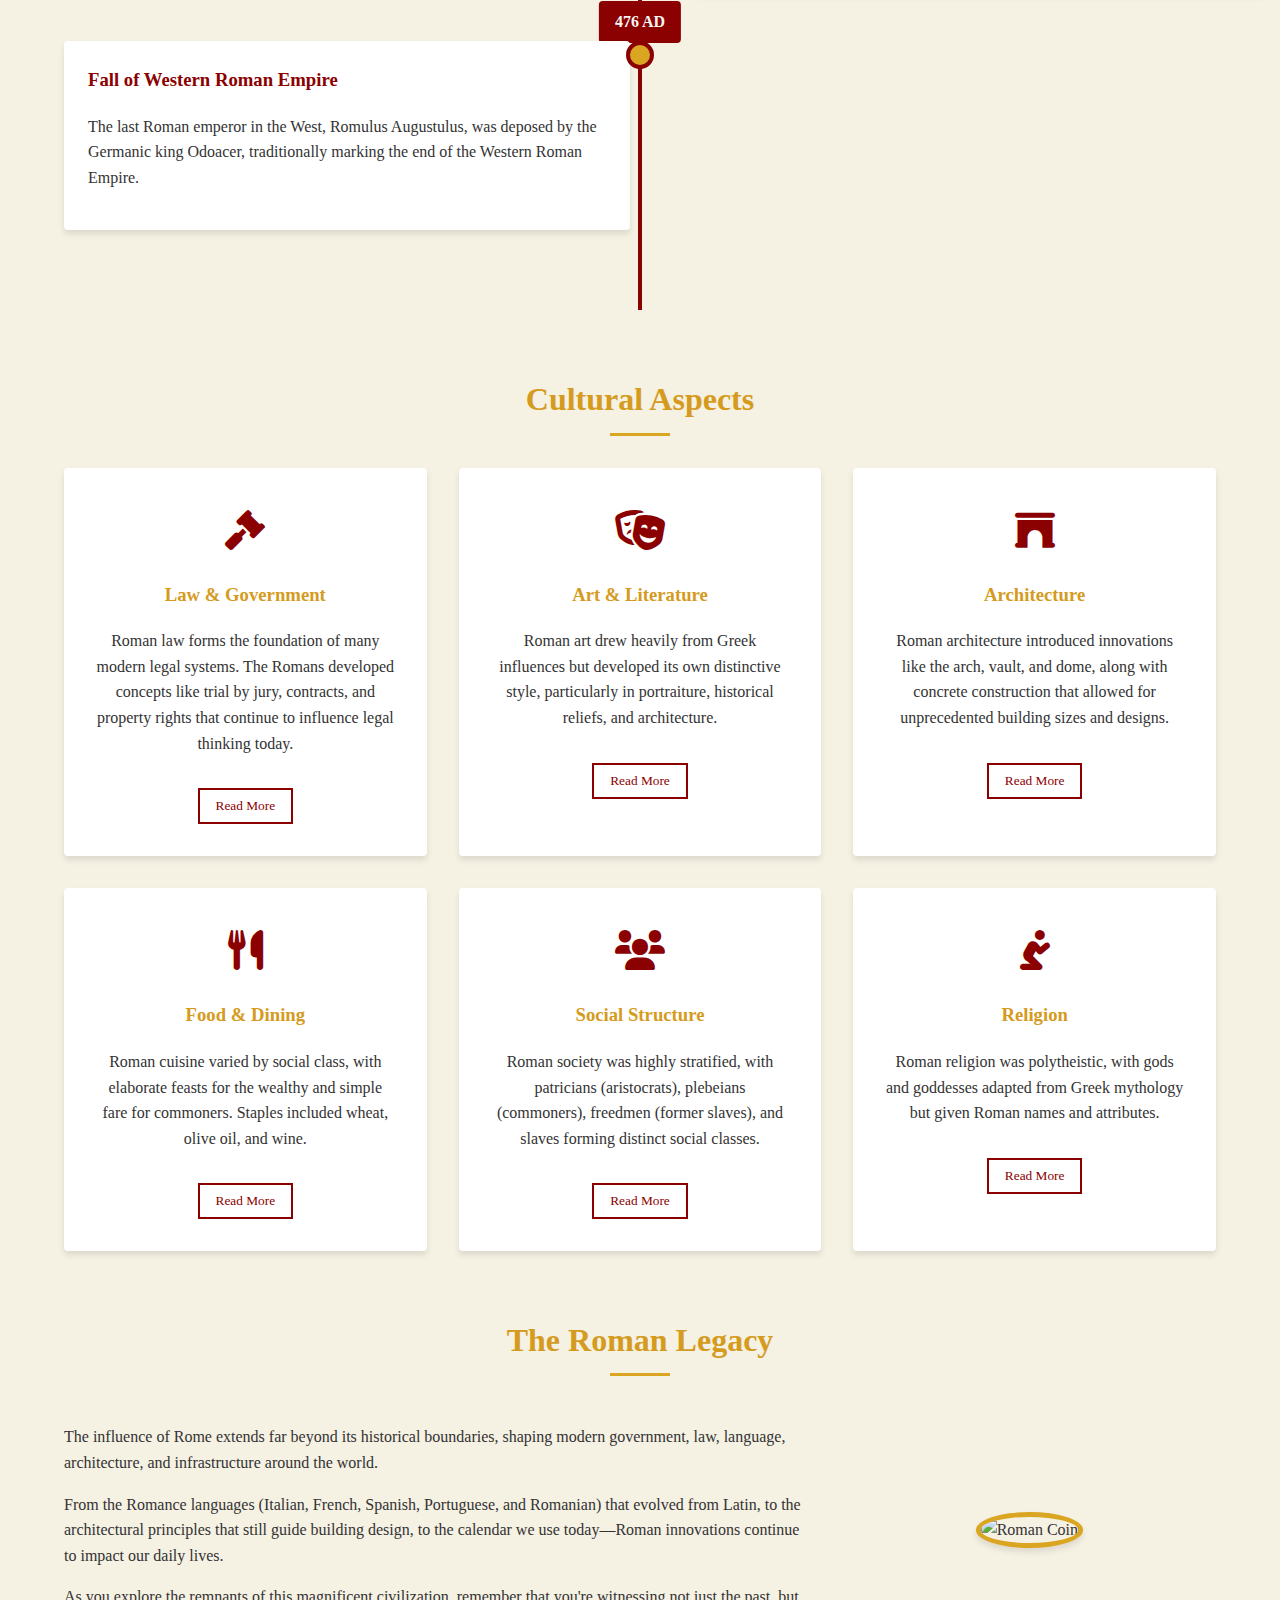
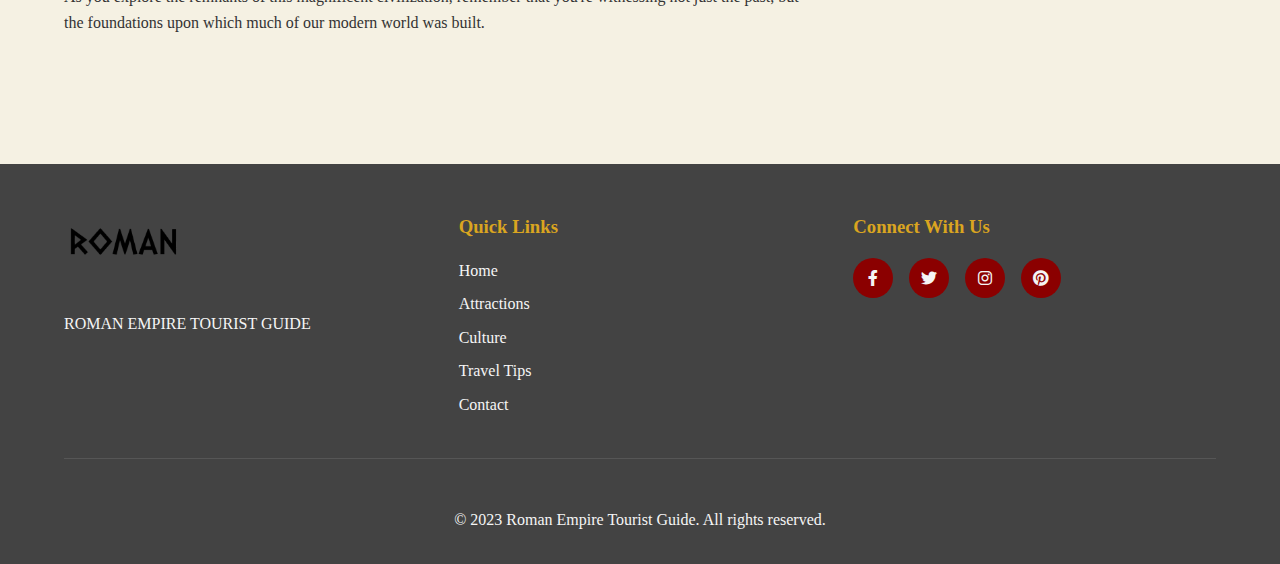
==== commit 5530ac82: "Update culture.html" ====
--- a/culture.html
+++ b/culture.html
@@ -161,54 +161,6 @@
                 </div>
             </div>
         </section>
-
-        <section class="daily-life">
-            <div class="container">
-                <h2 class="section-title">A Day in Ancient Rome</h2>
-                <div class="tabs-container">
-                    <div class="tabs">
-                        <button class="tab-btn active" data-tab="morning">Morning</button>
-                        <button class="tab-btn" data-tab="afternoon">Afternoon</button>
-                        <button class="tab-btn" data-tab="evening">Evening</button>
-                    </div>
-                    <div class="tab-content">
-                        <div class="tab-pane active" id="morning">
-                            <div class="tab-image">
-                                <img src="https://placeholder.pics/svg/400x300/8B0000/FFFFFF-ROMAN%20MORNING" alt="Roman Morning">
-                            </div>
-                              alt="Roman Morning">
-                            </div>
-                            <div class="tab-text">
-                                <h3>Morning Rituals</h3>
-                                <p>Romans typically woke at dawn. Wealthy citizens would receive morning visitors (salutatio) while commoners would begin their work day. Most Romans ate a light breakfast (ientaculum) consisting of bread, cheese, olives, and perhaps some fruit.</p>
-                                <p>After breakfast, Romans would attend to their business affairs in the Forum, visit the markets, or for the wealthy, perhaps attend meetings of the Senate.</p>
-                            </div>
-                        </div>
-                        <div class="tab-pane" id="afternoon">
-                            <div class="tab-image">
-                                <img src="https://placeholder.pics/svg/400x300/8B0000/FFFFFF-ROMAN%20AFTERNOON" alt="Roman Afternoon">
-                            </div>
-                            <div class="tab-text">
-                                <h3>Midday Activities</h3>
-                                <p>Around midday, Romans would enjoy their main meal (prandium). Afterward, many would visit the public baths, which were not just for bathing but also served as social centers where people could exercise, relax, and conduct business.</p>
-                                <p>The baths typically included a sequence of rooms with cold, warm, and hot pools, as well as exercise areas and sometimes libraries.</p>
-                            </div>
-                        </div>
-                        <div class="tab-pane" id="evening">
-                            <div class="tab-image">
-                                <img src="https://placeholder.pics/svg/400x300/8B0000/FFFFFF-ROMAN%20EVENING" alt="Roman Evening">
-                            </div>
-                            <div class="tab-text">
-                                <h3>Evening Leisure</h3>
-                                <p>The evening meal (cena) was the most elaborate of the day, especially for the wealthy who might host dinner parties with multiple courses. Entertainment might include music, poetry readings, or philosophical discussions.</p>
-                                <p>Commoners would typically have a simpler meal at home before retiring as darkness fell, while the elite might continue their socializing well into the night by lamplight.</p>
-                            </div>
-                        </div>
-                    </div>
-                </div>
-            </div>
-        </section>
-
         <section class="legacy">
             <div class="container">
                 <h2 class="section-title">The Roman Legacy</h2>
@@ -261,4 +213,4 @@
 
     <script src="script.js"></script>
 </body>
-</html>+</html>
